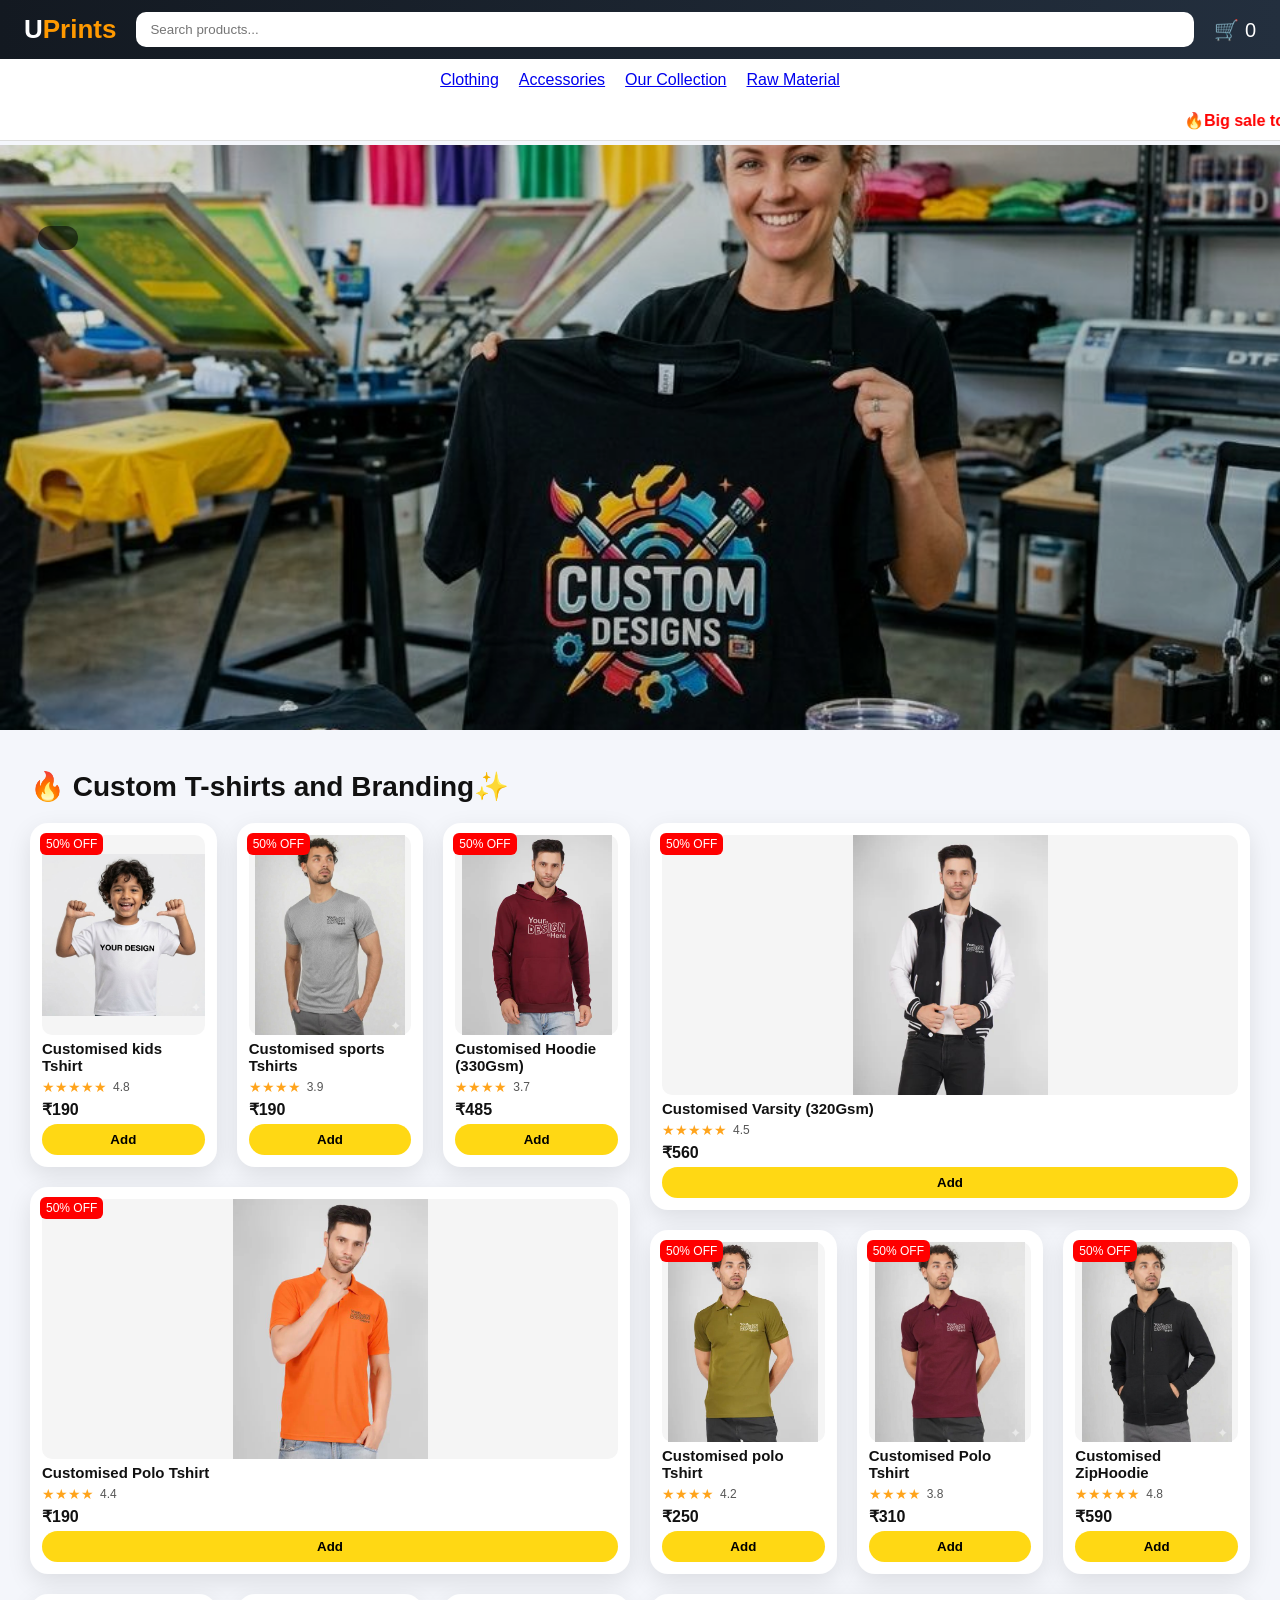
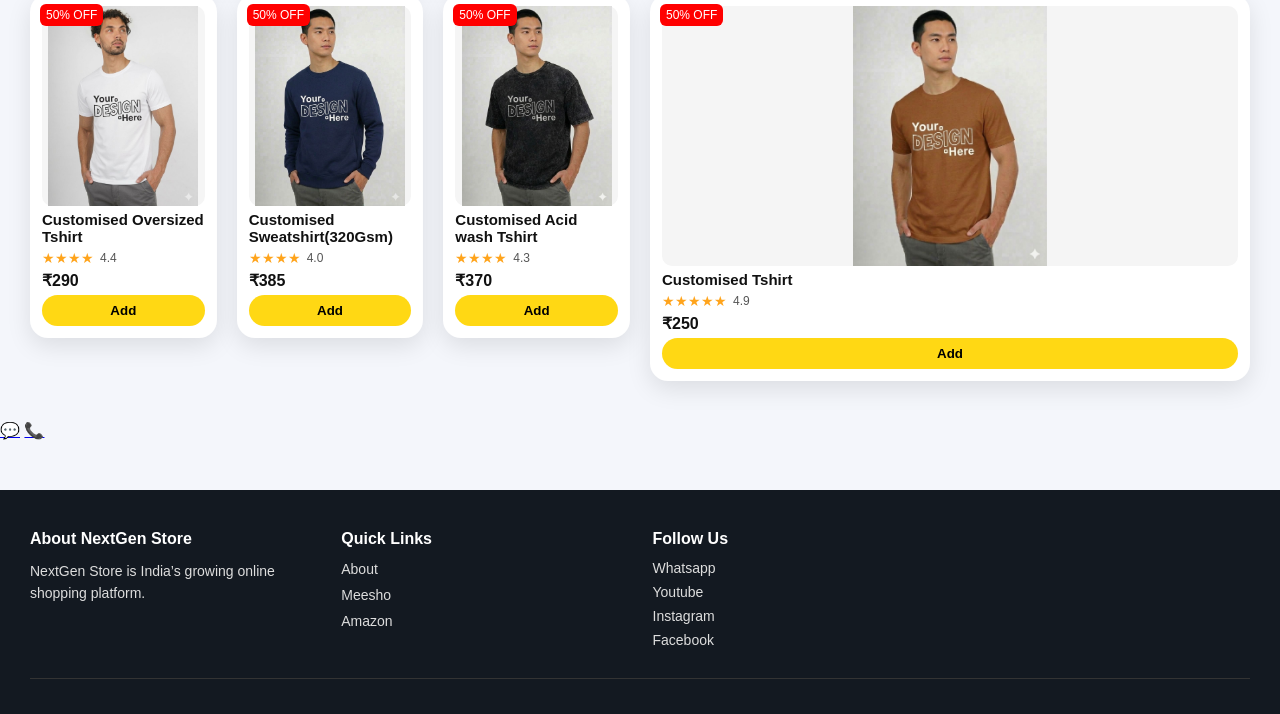
==== index.html @ 814dfbca "Update index.html" ====
<!DOCTYPE html>
<html lang="en">
<head>
<meta charset="UTF-8">
<meta name="viewport" content="width=device-width, initial-scale=1.0">
<title>NextGen Store</title>
<link rel="stylesheet" href="style.css">
</head>
<body>




<header class="navbar">
  <div class="logo">U<span>Prints</span></div>
  <input id="searchInput" placeholder="Search products..." onkeyup="searchProducts()">
  <a href="cart.html" class="nav-cart">🛒 <span id="cart-count">0</span></a>
</header>


<div class="nav">
   <a href="index.html">Clothing</a>
  <a href="accessories.html">Accessories</a>
  <a href="collection.html">Our Collection</a>
  <a href="rowmaterial.html">Raw Material</a>
</div>


<marquee>
  <span style="margin-right:150px;color:red">🔥Big sale today🔥</span>
  <span style="margin-right:150px;color:black">Same day Delivery 📦 Delhi 🌏</span>
    <span style="margin-right:150px;color:black"> Printing on any Fabric and Material available 🌏</span>
</marquee>

<section class="slider">





     <div class="slide active">
    <img src="slide1.jpeg">
    <div class="caption"></div>
  </div>


</section>

<section id="productContainer" class="products">
<h2>🔥 Custom T-shirts and Branding✨</h2>
<div class="grid" id="productGrid"></div>
</section>








<!-- PRODUCT DETAIL MODAL -->
<div id="productModal" class="product-modal">
  <div class="modal-content">

    <span class="close-btn" onclick="closeModal()">Close</span>

    <div class="modal-img">
      <img id="modalImg">
    </div>

    <div class="modal-info">
      <h2 id="modalName"></h2>
      <div id="modalRating"></div>
      <h3 id="modalPrice"></h3>

      <p class="modal-desc">
       Description- Premium quality cotton custom printed designs! Perfect for branding, gifting, and personal style!
      </p>

      <button id="modalAddBtn">Add to Cart</button>
    </div>

  </div>
</div>






<!-- FLOATING CONTACT BUTTONS -->
<a href="https://wa.me/919991998866" target="_blank" class="float-whatsapp">💬</a>
<a href="tel:+919991998866" class="float-call">📞</a>




<footer class="site-footer">
  <div class="footer-container">
    <div class="footer-box">
      <h3>About NextGen Store</h3>
      <p>NextGen Store is India’s growing online shopping platform.</p>
    </div>

    <div class="footer-box">
      <h3>Quick Links</h3>
      <ul>
        <li><a href="About.html">About</a></li>
        <li><a href="https://www.meesho.com/UrbanPrintss?_ms=3.0.1">Meesho</a></li>
        <li><a href="https://www.amazon.in/gp/product/B0GK2HJQ3X/ref=cx_skuctr_share_ls_srb?smid=A45DK4HN65GZS&tag=ShopReferral_3434ea63-6953-4221-9501-7058d91f82ff">Amazon</a></li>
      </ul>
    </div>
    <div class="footer-box">
      <h3>Follow Us</h3>
      <div class="social-links">
           <a href="https://wa.me/message/7JO4LKER7DJSK1">Whatsapp</a>
           <a href="https://youtube.com/@urbanprint.attire?si=tyHk4YVnBEmaBC1k">Youtube</a>
        <a href="https://www.instagram.com/urban__printss?igsh=ZzY4M255aTJyaTEx&utm_source=qr">Instagram</a>
        <a href="#">Facebook</a>
      </div>
    </div>
  </div>
  <div class="footer-bottom"></div>
</footer>

<script>
const items = [

    ["Customised kids Tshirt",190,"image42.jpeg"],
     [" Customised sports Tshirts ",190,"image52.jpeg"],
      [" Customised Hoodie (330Gsm) ", 485,"image54.jpeg"],
     [" Customised Varsity (320Gsm) ", 560,"image55.jpeg"],
     [" Customised Polo Tshirt ",190,"image56.jpeg"],
      [" Customised polo Tshirt", 250,"image57.jpeg"],
     [" Customised Polo Tshirt", 310,"image58.jpeg"],
     [" Customised ZipHoodie",590,"image59.jpeg"],

     [" Customised Oversized Tshirt  ", 290,"image61.jpeg"],
     [" Customised Sweatshirt(320Gsm) ",385,"image62.jpeg"],
      [" Customised Acid wash Tshirt ",370,"image63.jpeg"],
     ["Customised Tshirt ", 250,"image64.jpeg"],

];

const grid = document.getElementById("productGrid");

items.forEach((p, index) => {

  /* 🔥 PERFECT COLLAGE PATTERN */
  const cycle = index % 8;
  const isBig =
    cycle === 3 || cycle === 4;

  const div = document.createElement("div");
  div.className = isBig ? "product big" : "product";

  let rating = (Math.random() * (5 - 3.6) + 3.6).toFixed(1);
  let stars = "★★★★★".slice(0, Math.round(rating));

 div.innerHTML = `
  <div class="product-badge">50% OFF</div>

 <div class="product-img" onclick="openProduct('${p[0]}',${p[1]},'${p[2]}','${stars}',${rating})">
<img src="${p[2]}" alt="${p[0]}">
</div>

  <div class="product-details">
    <h4>${p[0]}</h4>

    <div class="rating">
      <span class="stars">${stars}</span>
      <span class="rating-number">${rating}</span>
    </div>

    <div class="price">₹${p[1]}</div>

    <button onclick="addToCart('${p[0]}',${p[1]},this)">Add</button>
  </div>
`;

  grid.appendChild(div);
});

/* CART + SEARCH + SLIDER (UNCHANGED) */
let cart = JSON.parse(localStorage.getItem("cart")) || [];

function addToCart(name, price, btn){
  let item = cart.find(i=>i.name===name);
  item ? item.qty++ : cart.push({name,price,qty:1});
  localStorage.setItem("cart",JSON.stringify(cart));
  updateCartCount();
  btn.innerText="Added ✓";
  setTimeout(()=>btn.innerText="Add",700);
}

function updateCartCount(){
  document.getElementById("cart-count").innerText =
  cart.reduce((s,i)=>s+i.qty,0);
}
updateCartCount();

function searchProducts(){
  let v=searchInput.value.toLowerCase();
  document.querySelectorAll(".product").forEach(p=>{
    p.style.display=p.innerText.toLowerCase().includes(v)?"flex":"none";
  });
}

function scrollToProducts(){
  productContainer.scrollIntoView({behavior:"smooth"});
}

let slides=document.querySelectorAll(".slide"),i=0;
setInterval(()=>{
slides[i].classList.remove("active");
i=(i+1)%slides.length;
slides[i].classList.add("active");
},3500);







    function openProduct(name, price, img, stars, rating){

document.getElementById("productModal").style.display = "flex";

document.getElementById("modalName").innerText = name;
document.getElementById("modalPrice").innerText = "₹" + price;
document.getElementById("modalImg").src = img;

document.getElementById("modalRating").innerHTML =
`<span style="color:gold">${stars}</span> (${rating})`;

document.getElementById("modalAddBtn").onclick = function(){
addToCart(name,price,this);
};

}

function closeModal(){
document.getElementById("productModal").style.display = "none";
}
</script>

</body>
</html>
---- style.css ----
/* ================= RESET ================= */
* {
  margin: 0;
  padding: 0;
  box-sizing: border-box;
  font-family: "Inter", "Segoe UI", sans-serif;
}

body {
  background: #f4f6fb;
  color: #111;
}








.product-modal{
position:fixed;
top:0;
left:0;
width:100%;
height:100%;
background:rgba(0,0,0,0.6);
display:none;
justify-content:center;
align-items:center;
z-index:999;
}

.modal-content{
background:white;
width:90%;
max-width:900px;
display:flex;
border-radius:10px;
overflow:hidden;
}

.modal-img img{
width:100%;
height:100%;
object-fit:cover;
}

.modal-img{
flex:1;
}

.modal-info{
flex:1;
padding:30px;
}

.modal-info h2{
margin-bottom:10px;
}

.modal-info h3{
color:#ff4d4d;
margin:10px 0;
}

.modal-desc{
margin:15px 0;
color:#555;
}

.modal-info button{
background:black;
color:white;
padding:12px 25px;
border:none;
cursor:pointer;
}

.close-btn{
position:absolute;
top:139px;
right:68px;
font-size:25px;
cursor:pointer;
color:red;
}









/* ================= NAVBAR ================= */
.navbar {
  display: flex;
  align-items: center;
  gap: 20px;
  padding: 12px 24px;
  background: linear-gradient(90deg, #131921, #232f3e);
  color: white;
  position: sticky;
  top: 0;
  z-index: 1000;
}


.nav {
  display: flex;
  justify-content: center;
  gap: 20px;
  padding: 12px 24px;
  background: white;
  color: black;

  top: 0;
  z-index: 1000;
}



.logo {
  font-size: 26px;
  font-weight: 800;
}

.logo span {
  color: #ff9900;
}

#searchInput {
  flex: 1;
  padding: 10px 14px;
  border-radius: 10px;
  border: none;
  outline: none;
}

.nav-cart {
  text-decoration: none;
  color: white;
  font-size: 20px;
}

/* ================= MARQUEE ================= */
marquee {
  background: #fff;
  padding: 10px;
  font-weight: 600;
  border-bottom: 1px solid #ddd;
}

/* ================= SLIDER ================= */
.slider {
  position: relative;
  height: 585px;
  overflow: hidden;

}

.slide {
  position: absolute;
  inset: 0;
  opacity: 0;
  transition: opacity 1s ease;
}

.slide.active {
  opacity: 1;
}

.slide img {
  width: 100%;
  height: 100%;
  object-fit: cover;
  filter: brightness(0.85);
}

.caption {
  position: absolute;
  bottom: 480px;
  left: 3%;
  font-size: 28px;
  color: white;
  background: rgba(0,0,0,0.55);
  padding: 12px 20px;
  border-radius: 14px;
}

/* ================= SHOP NOW BUTTON ================= */
.slider-shop-btn {
  position: absolute;
  bottom: 25px;
  left: 50%;
  transform: translateX(-50%);
  padding: 14px 36px;
  border-radius: 50px;
  border: none;
  font-size: 18px;
  font-weight: 700;
  background: linear-gradient(135deg,#ff9900,#ffb347);
  cursor: pointer;
}

/* ================= PRODUCTS ================= */
.products {
  padding: 40px 30px;
}

.products h2 {
  font-size: 28px;
  margin-bottom: 20px;
}

.grid {
  display: grid;
  grid-template-columns: repeat(6, 1fr);
  gap: 20px;
}

/* ================= PRODUCT CARD (NEW LAYOUT) ================= */
.product {
  position: relative;
  background: white;
  border-radius: 18px;
  padding: 12px;
  display: flex;
  flex-direction: column;
  box-shadow: 0 8px 25px rgba(0,0,0,0.1);
  transition: 0.3s;
}

.product:hover {
  transform: translateY(-6px);
}

.product.big {
  grid-column: span 3;
  grid-row: span 2;
}

/* IMAGE */
.product-img {
  height:200px;
  background: #f5f5f5;
  border-radius: 10px;
  display: flex;
  align-items: center;
  justify-content: center;
}

.product.big .product-img {
  height: 260px;

}


.product-img img {
  max-width: 100%;
  max-height: 100%;
  object-fit: contain;
}

/* DETAILS */
.product-details {
  margin-top: 5px;
  display: flex;
  flex-direction: column;
  gap: 5px;
}

.product-details h4 {
  font-size: 15px;
  font-weight: 600;
}

/* RATING */
.rating {
  display: flex;
  align-items: center;
  gap: 6px;
}

.stars {
  color: #ffa41c;
  font-size: 14px;
}

.rating-number {
  font-size: 12px;
  color: #555;
}

/* PRICE */
.price {
  font-size: 16px;
  font-weight: 700;
}

/* BUTTON */
.product button {
  margin-top: auto;
  padding: 8px;
  border-radius: 25px;
  border: none;
  background: #ffd814;
  font-weight: 700;
  cursor: pointer;
}

.product button:hover {
  background: #f7ca00;
}

/* BADGE */
.product-badge {
  position: absolute;
  top: 10px;
  left: 10px;
  background: red;
  color: white;
  font-size: 12px;
  padding: 4px 6px;
  border-radius: 6px;
}

/* ================= RESPONSIVE ================= */
@media (max-width: 1200px) {
  .grid {
    grid-template-columns: repeat(4, 1fr);
  }
}

@media (max-width: 768px) {
  .grid {
    grid-template-columns: repeat(2, 1fr);
  }

  .product.big {
    grid-column: span 2;
    grid-row: span 1;
  }

  .caption {
    font-size: 20px;
  }
}
/* ================= FOOTER ================= */
.site-footer {
  width:100%;
  background: #131921;
  color: #ddd;
  padding: 40px 30px 20px;
  margin-top: 50px;
}

.footer-container {
  display: grid;
  grid-template-columns: repeat(4, 1fr);
  gap: 25px;
}

.footer-box h3 {
  color: #fff;
  margin-bottom: 12px;
  font-size: 16px;
}

.footer-box p {
  font-size: 14px;
  line-height: 1.6;
}

.footer-box ul {
  list-style: none;
}

.footer-box ul li {
  margin-bottom: 8px;
}

.footer-box ul li a {
  color: #ddd;
  text-decoration: none;
  font-size: 14px;
}

.footer-box ul li a:hover {
  color: #ff9900;
}

.social-links {
  display: flex;
  flex-direction: column;
  gap: 8px;
}

.social-links a {
  color: #ddd;
  text-decoration: none;
  font-size: 14px;
}

.social-links a:hover {
  color: #ff9900;
}

/* BOTTOM BAR */
.footer-bottom {
  text-align: center;
  margin-top: 30px;
  font-size: 13px;
  color: #aaa;
  border-top: 1px solid #333;
  padding-top: 15px;
}

/* ================= RESPONSIVE ================= */

/* Tablets */
@media (max-width: 1200px) {
  .grid {
    grid-template-columns: repeat(4, 1fr);
  }
}

/* Small tablets & phones */
@media (max-width: 768px) {
  .grid {
    grid-template-columns: repeat(2, 1fr);
  }

  /* Disable BIG layout on mobile */
  .product.big {
    grid-column: span 1;
    grid-row: span 1;
  }

  .caption {
    font-size: 20px;
  }
}

/* Small phones – 2 equal cards, no BIG product */
@media (max-width: 480px) {
  .grid {
    grid-template-columns: repeat(2, 1fr); /* equal size */
    gap: 14px;
  }
  
    .site-footer {
  width:100%;
  background: #131921;
  color: #ddd;
  padding: 40px 30px 20px;
  margin-top: 50px;
}

  .product.big {
    grid-column: span 1;
    grid-row: span 1;
  }

/* ================= MOBILE CARD ALIGN FIX ================= */
@media (max-width: 480px) {

  /* GRID: 2 equal cards per row */
  .grid {
    grid-template-columns: repeat(2, 1fr);
    gap: 14px;
  }

  /* Make all cards equal width & no big cards */
  .product,
  .product.big {
    width: 100%;
    grid-column: span 1;
    grid-row: span 1;
  }

  /* IMAGE: fit container */
  .product-img {
    height: 180px; /* smaller for mobile */
  }

  .product-img img {
    width: 100%;
    height: 100%;
    object-fit: contain;
  }

  /* DETAILS: stretch to fill remaining space */
  .product-details {
    display: flex;
    flex-direction: column;
    flex: 1;        /* stretch */
    justify-content: space-between; /* push button down */
    gap: 5px;
  }

  /* TITLE: fix minimum height so all cards align */
  .product-details h4 {
    min-height: 25px;
    line-height: 1.3;
  }

  /* BUTTON: stay at bottom */
  .product button {
    margin-top: auto;
  }


  

.float-whatsapp{
position:fixed;
bottom:20px;
right:20px;
background:#25D366;
color:white;
font-size:26px;
padding:15px 18px;
border-radius:50%;
text-decoration:none;
box-shadow:0 4px 10px rgba(0,0,0,0.3);
}

.float-call{
position:fixed;
bottom:90px;
right:20px;
background:#0c8f4f;
color:white;
font-size:26px;
padding:15px 18px;
border-radius:50%;
text-decoration:none;
box-shadow:0 4px 10px rgba(0,0,0,0.3);
}
}
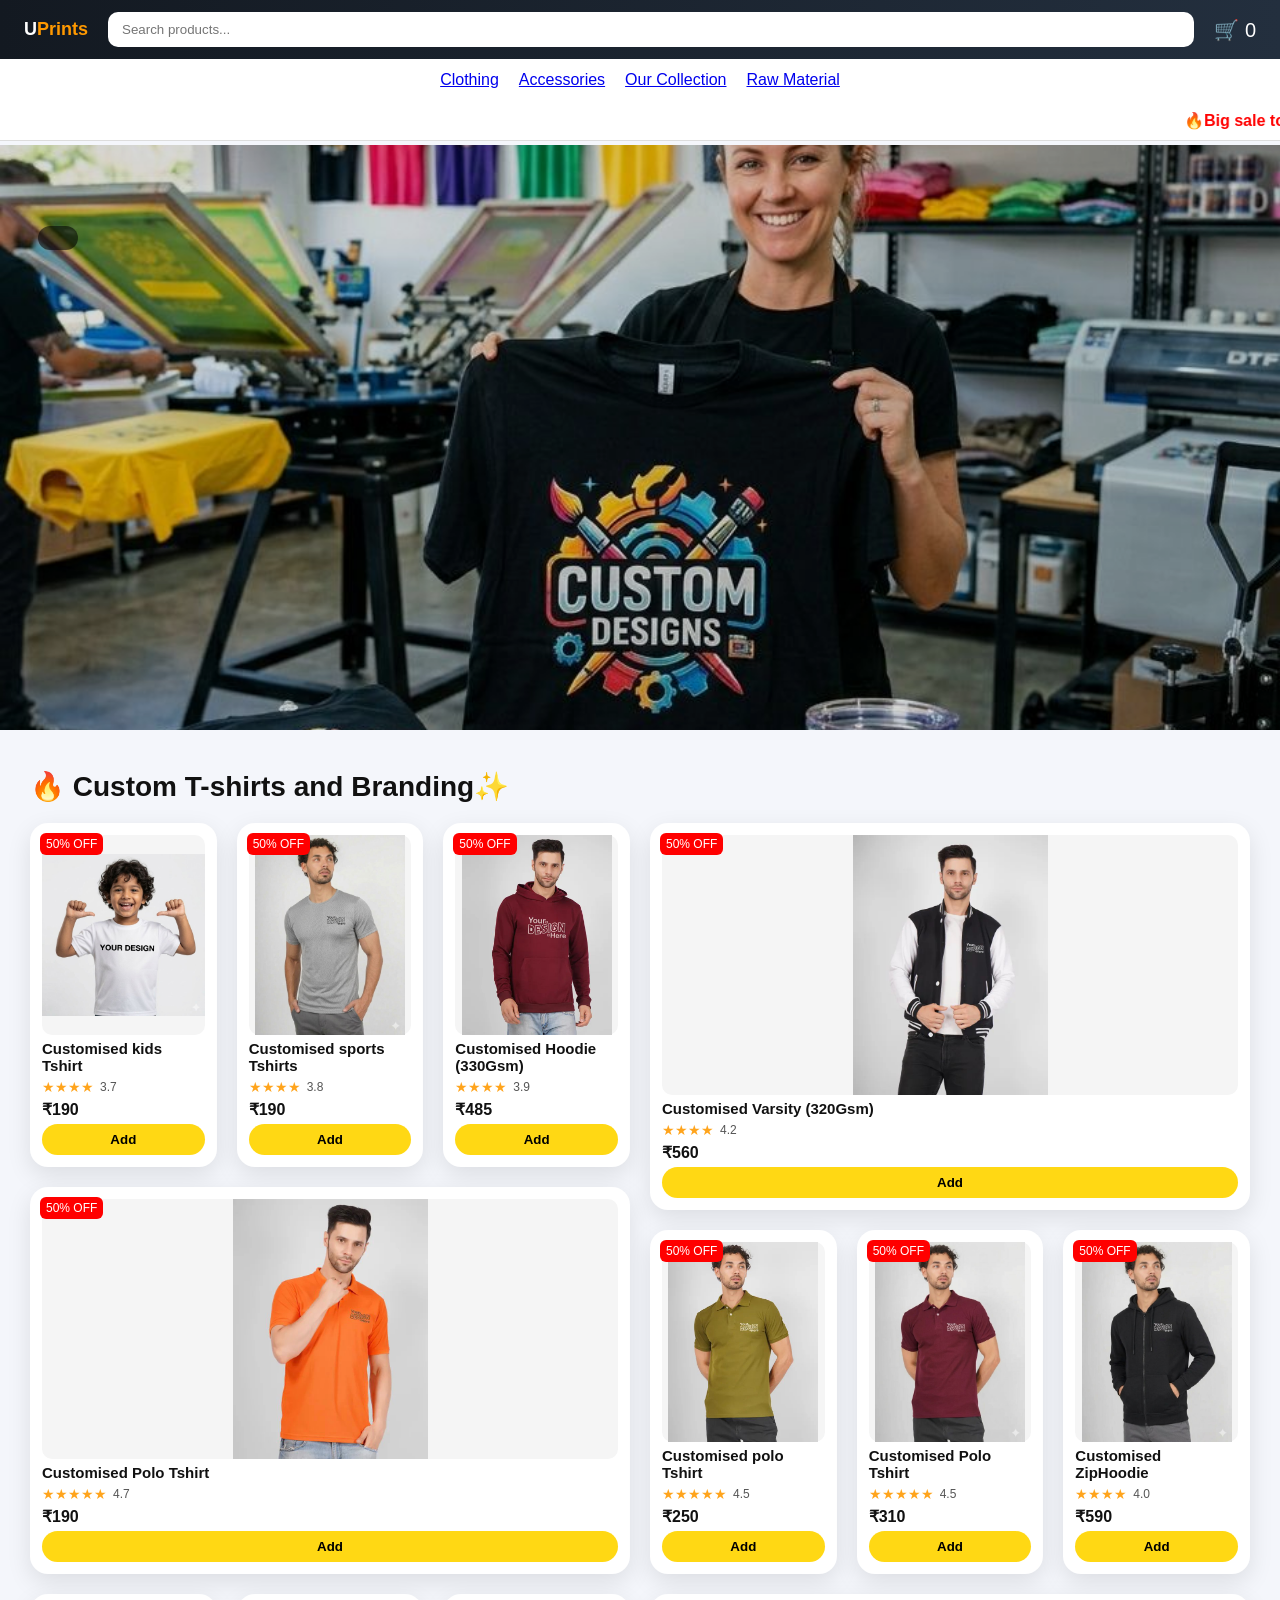
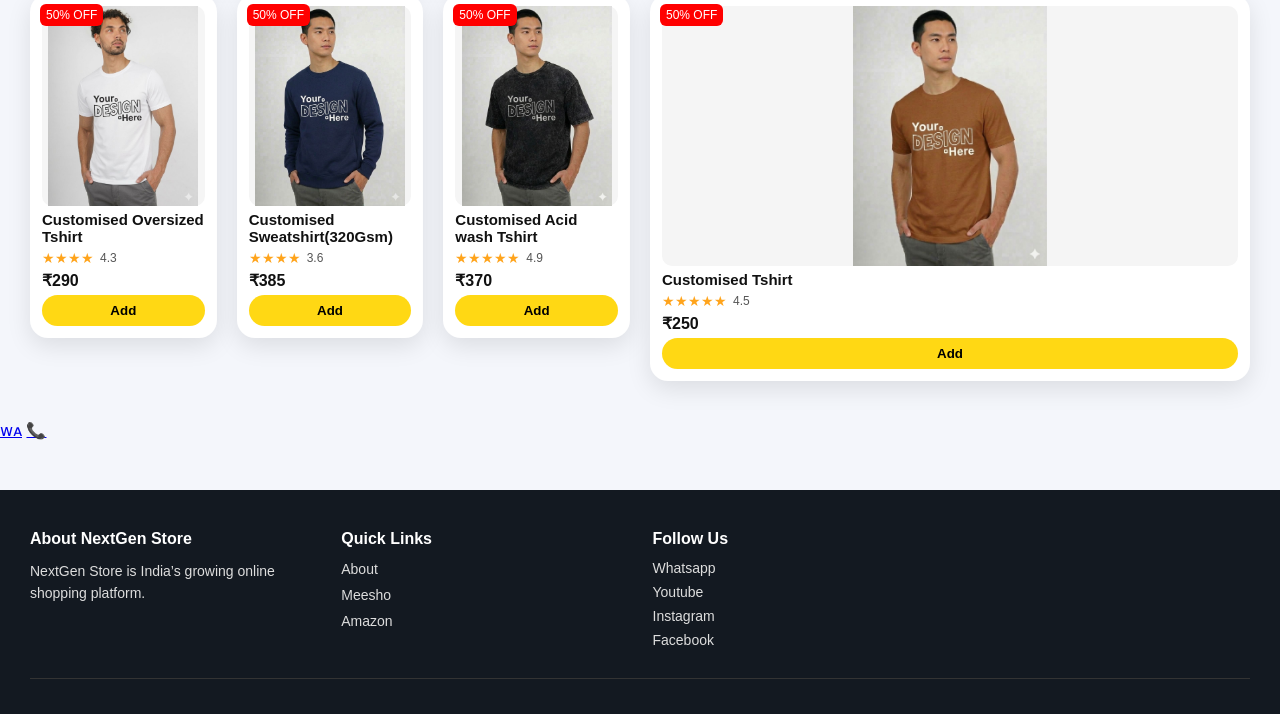
==== commit ac4231e1: "Update index.html" ====
--- a/index.html
+++ b/index.html
@@ -90,7 +90,7 @@
 
 
 <!-- FLOATING CONTACT BUTTONS -->
-<a href="https://wa.me/919991998866" target="_blank" class="float-whatsapp">💬</a>
+<a href="https://wa.me/919991998866" target="_blank" class="float-whatsapp">ᴡᴀ</a>
 <a href="tel:+919991998866" class="float-call">📞</a>
 
 
--- a/style.css
+++ b/style.css
@@ -123,7 +123,7 @@
 
 
 .logo {
-  font-size: 26px;
+  font-size: 18px;
   font-weight: 800;
 }
 
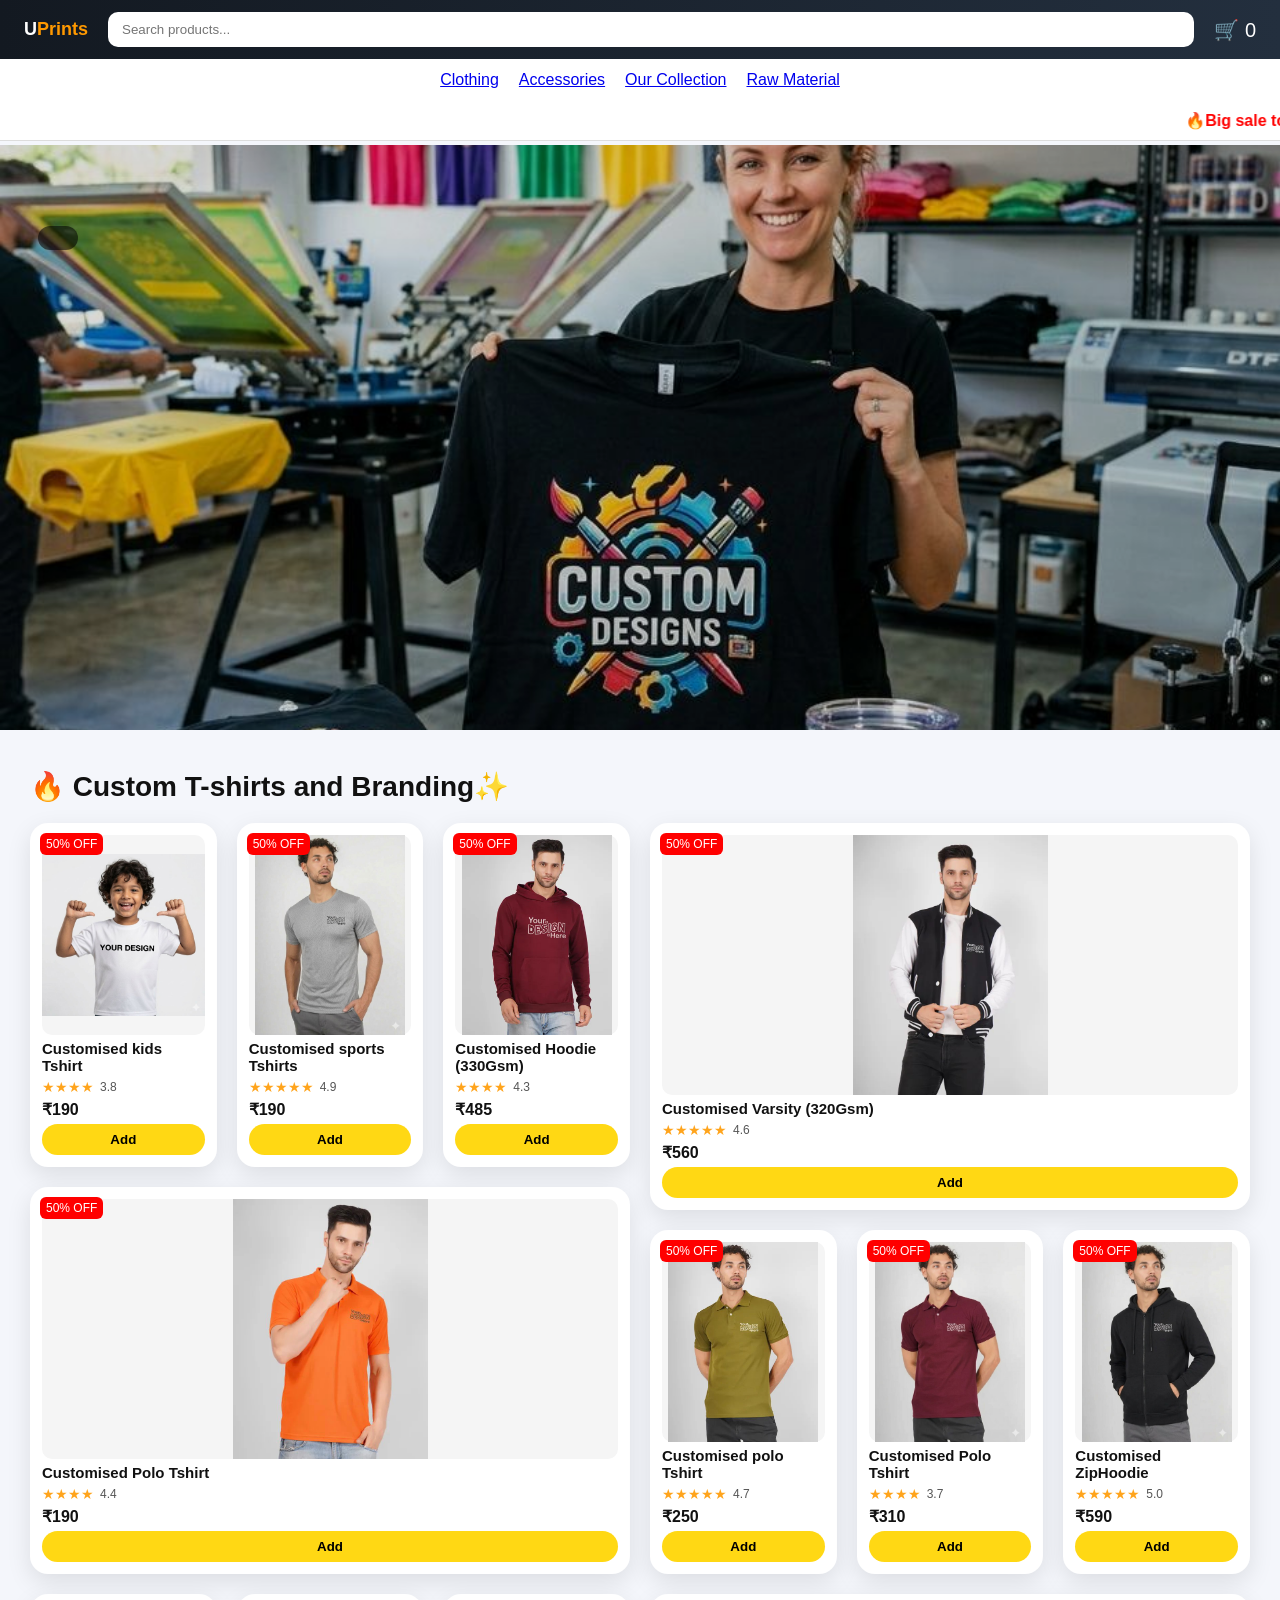
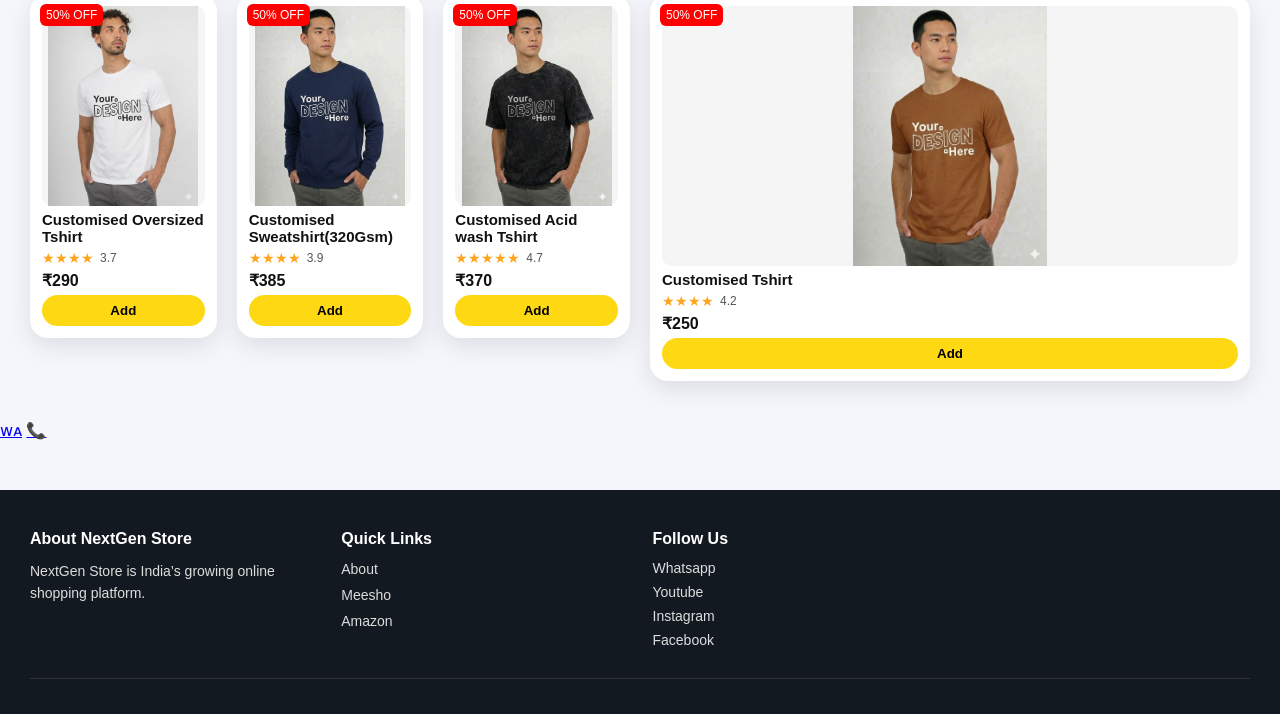
==== commit 62f378f4: "Update index.html" ====
--- a/index.html
+++ b/index.html
@@ -4,7 +4,7 @@
 <head>
 <meta charset="UTF-8">
 <meta name="viewport" content="width=device-width, initial-scale=1.0">
-<title>NextGen Store</title>
+<title>personalised Tshirts, customised Tshirts, customised fabric, apparel printing, print on demand, customised mug, customised keychains, customised mousepad, printing on any material, dtf ,sublimation printing, screen printing, logo printing, branding</title>
 <link rel="stylesheet" href="style.css">
 </head>
 <body>
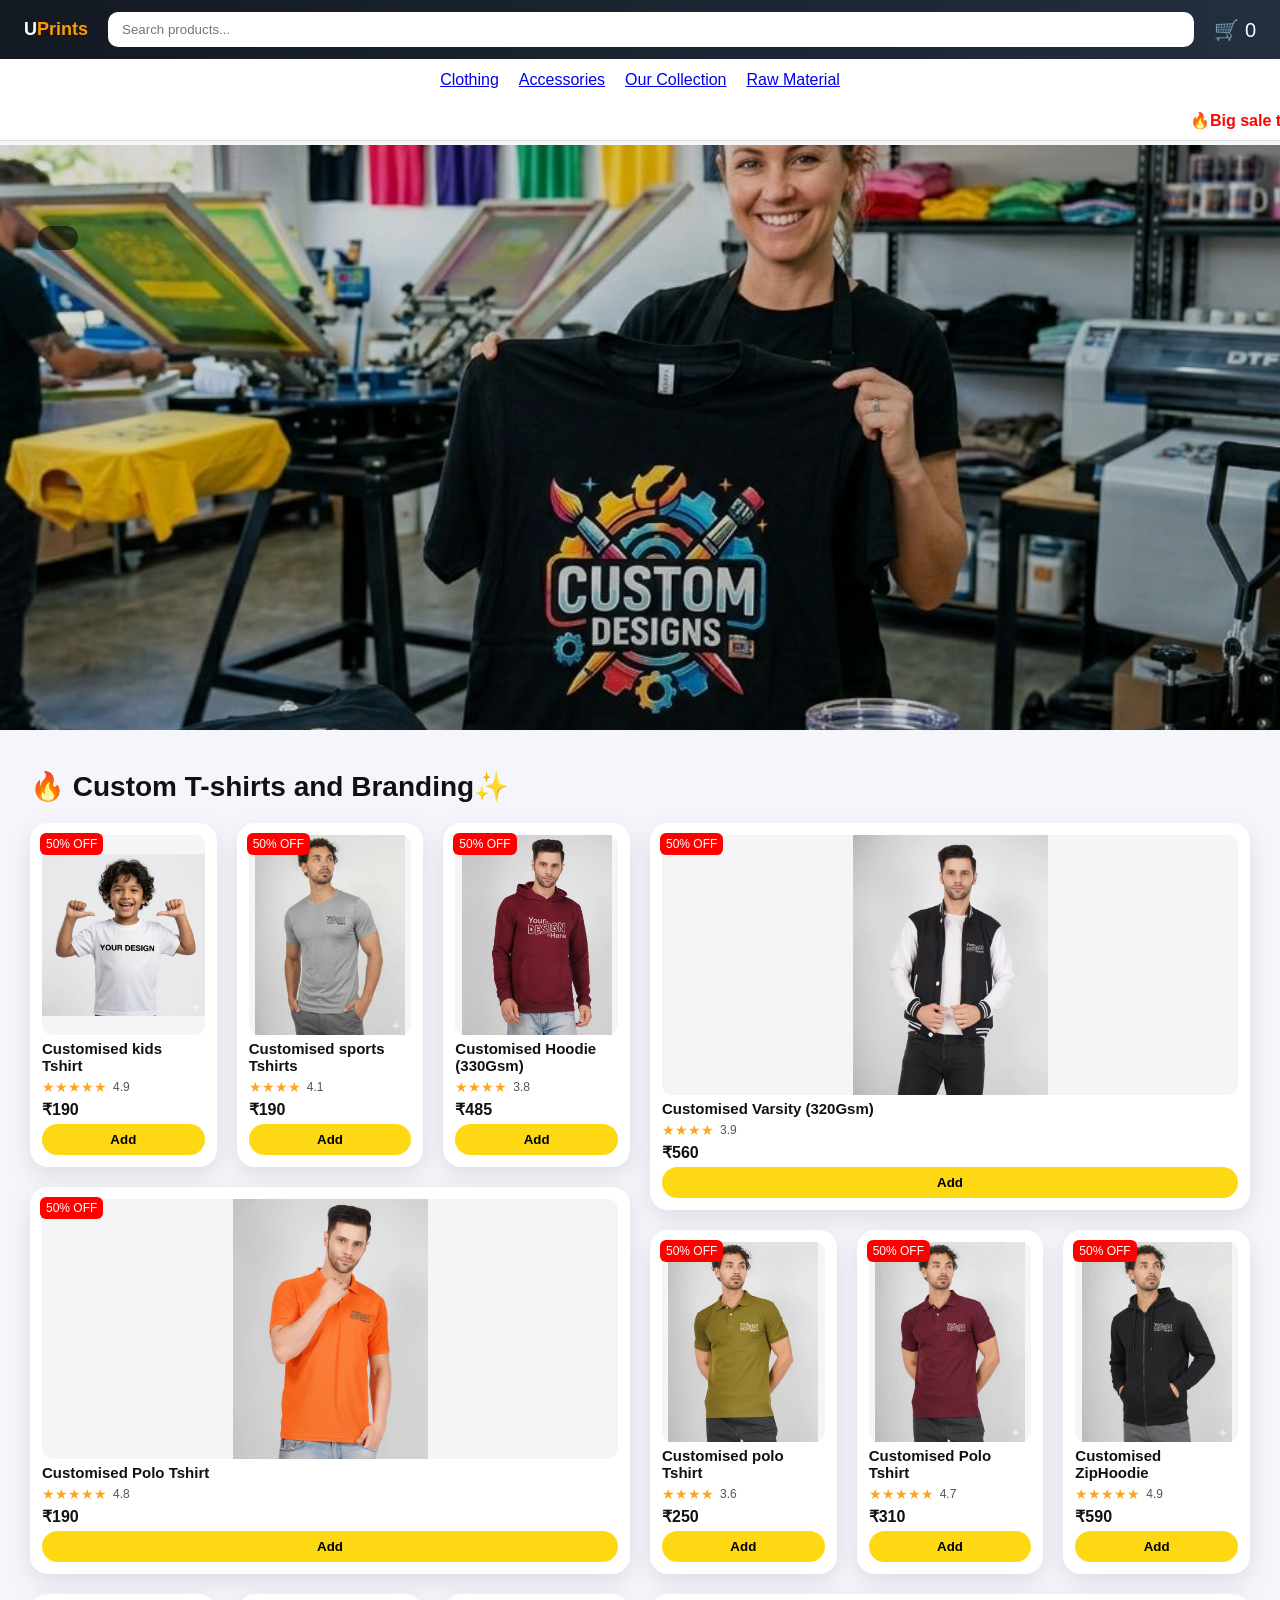
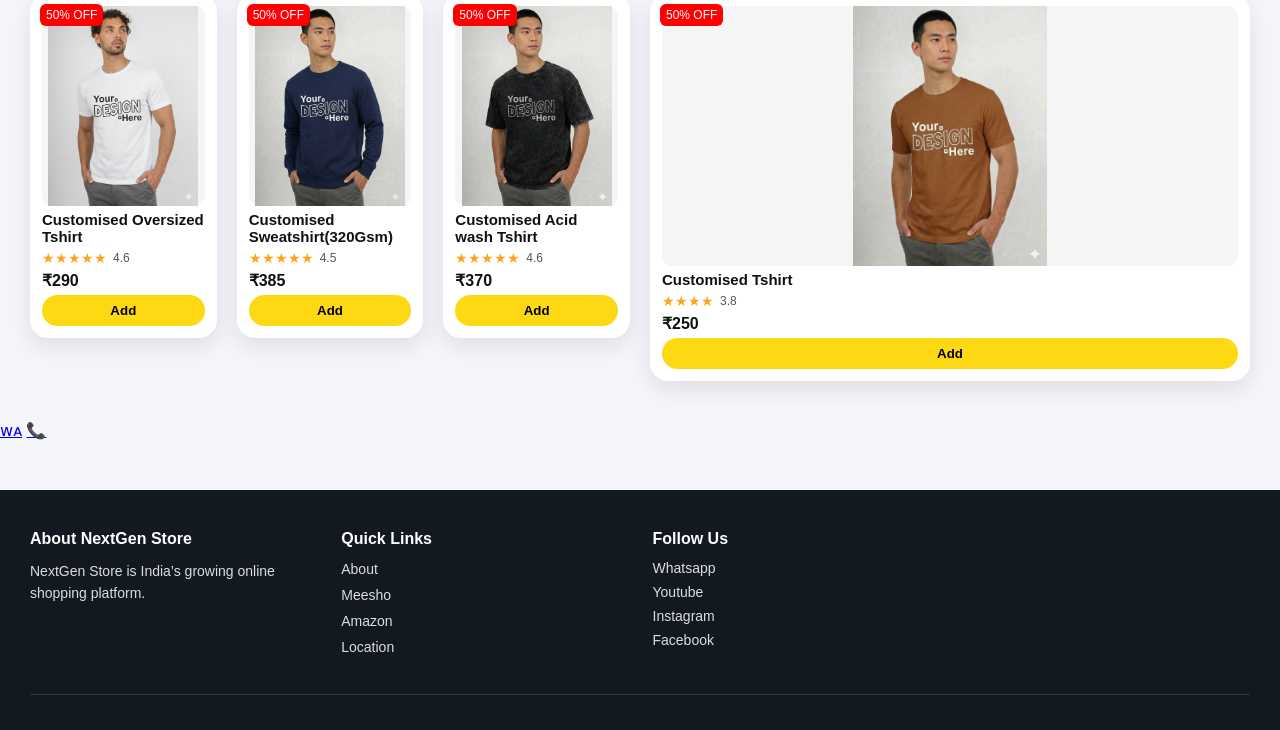
==== commit 8bc10777: "Update index.html" ====
--- a/index.html
+++ b/index.html
@@ -109,6 +109,7 @@
         <li><a href="About.html">About</a></li>
         <li><a href="https://www.meesho.com/UrbanPrintss?_ms=3.0.1">Meesho</a></li>
         <li><a href="https://www.amazon.in/gp/product/B0GK2HJQ3X/ref=cx_skuctr_share_ls_srb?smid=A45DK4HN65GZS&tag=ShopReferral_3434ea63-6953-4221-9501-7058d91f82ff">Amazon</a></li>
+     <li><a href="https://maps.app.goo.gl/UDJjPohv8iN2AVJQ6?g_st=ic">Location</a></li>
       </ul>
     </div>
     <div class="footer-box">
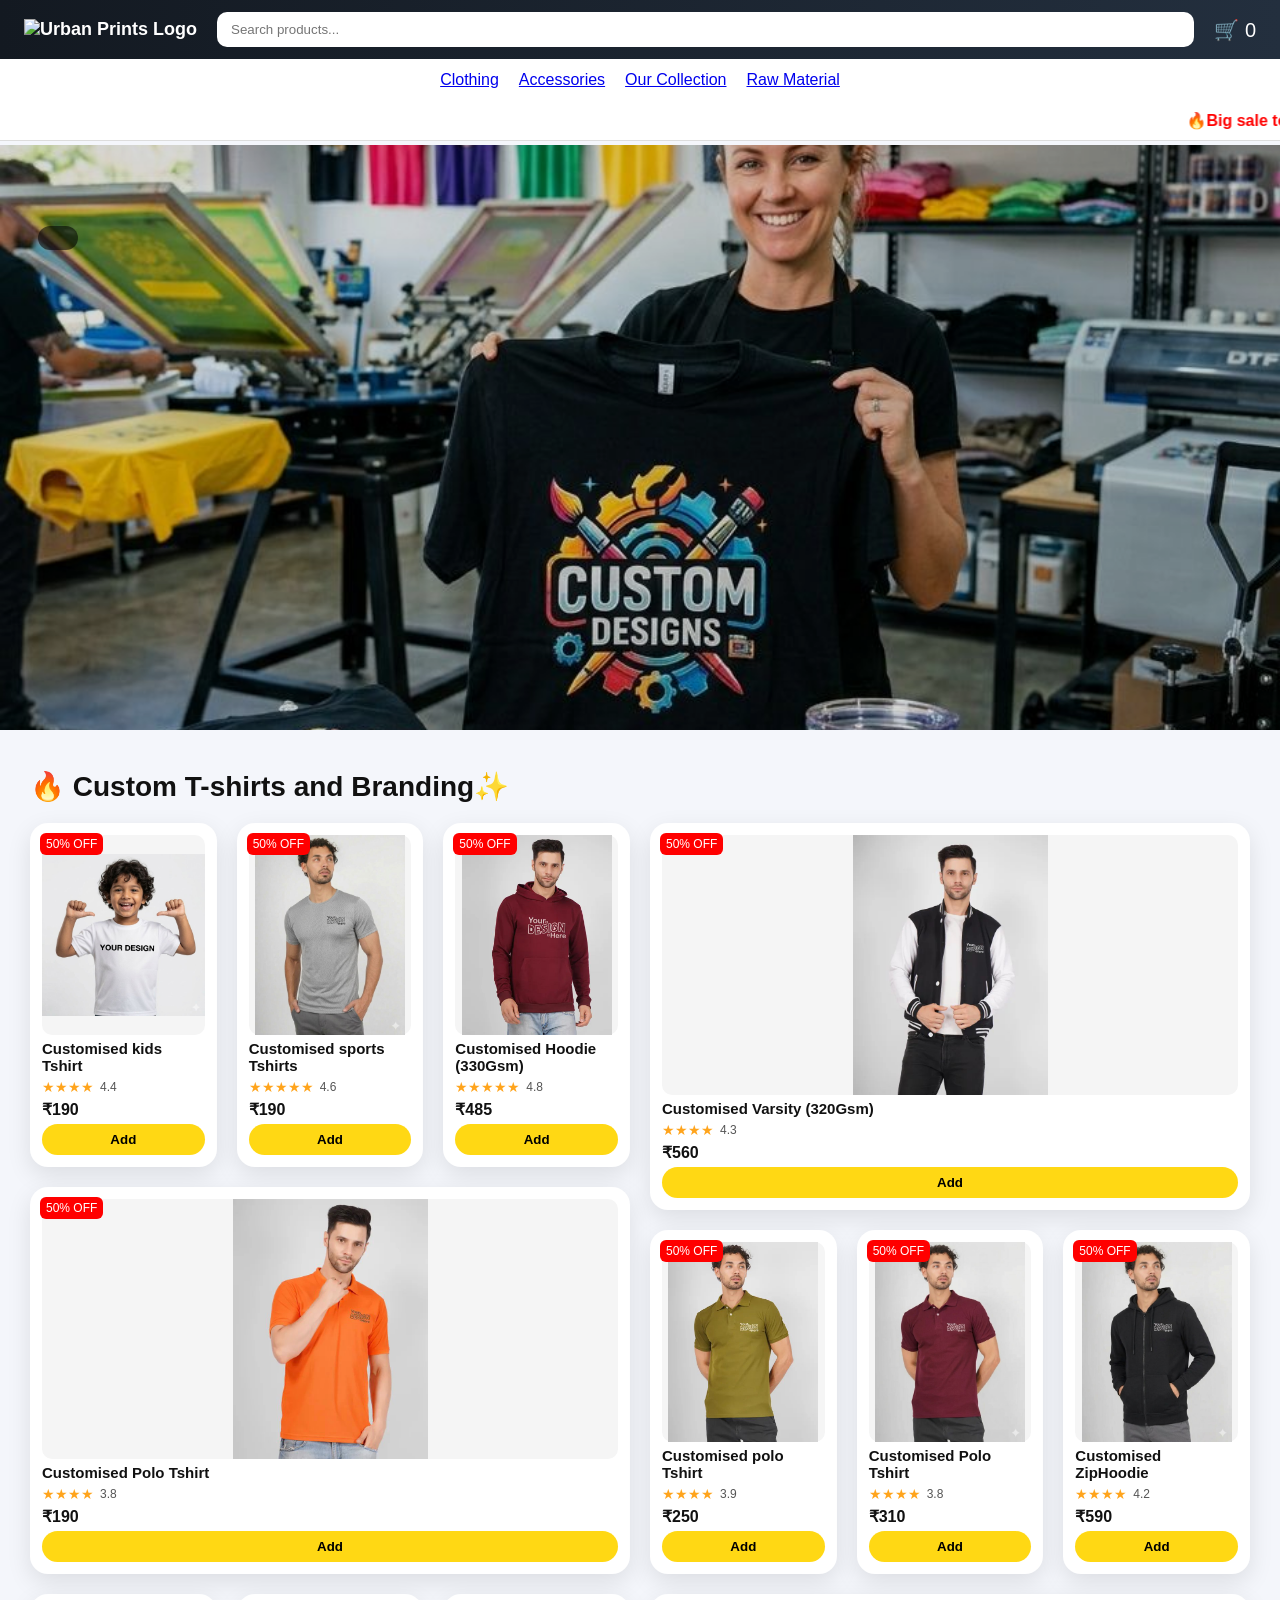
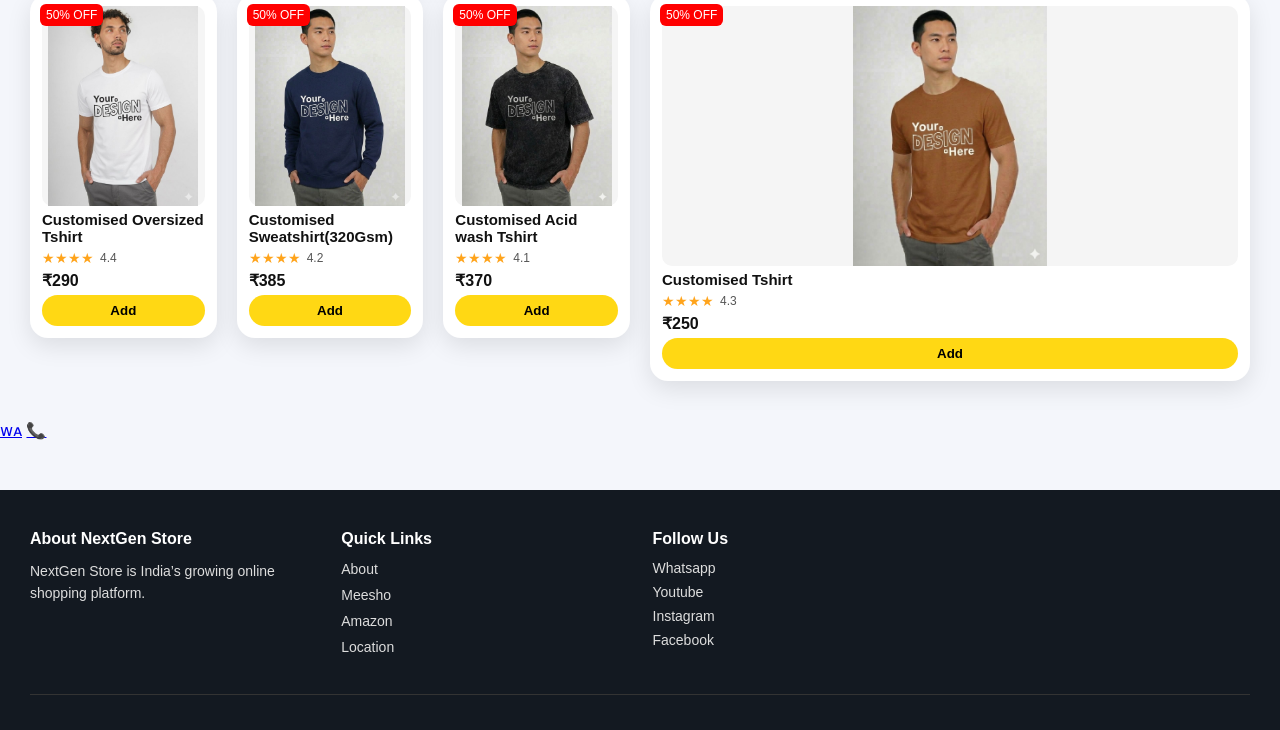
==== commit 8c6e6266: "Update index.html" ====
--- a/index.html
+++ b/index.html
@@ -13,7 +13,9 @@
 
 
 <header class="navbar">
-  <div class="logo">U<span>Prints</span></div>
+  <div class="logo">
+   <img src="logo.png" alt="Urban Prints Logo">
+</div>
   <input id="searchInput" placeholder="Search products..." onkeyup="searchProducts()">
   <a href="cart.html" class="nav-cart">🛒 <span id="cart-count">0</span></a>
 </header>
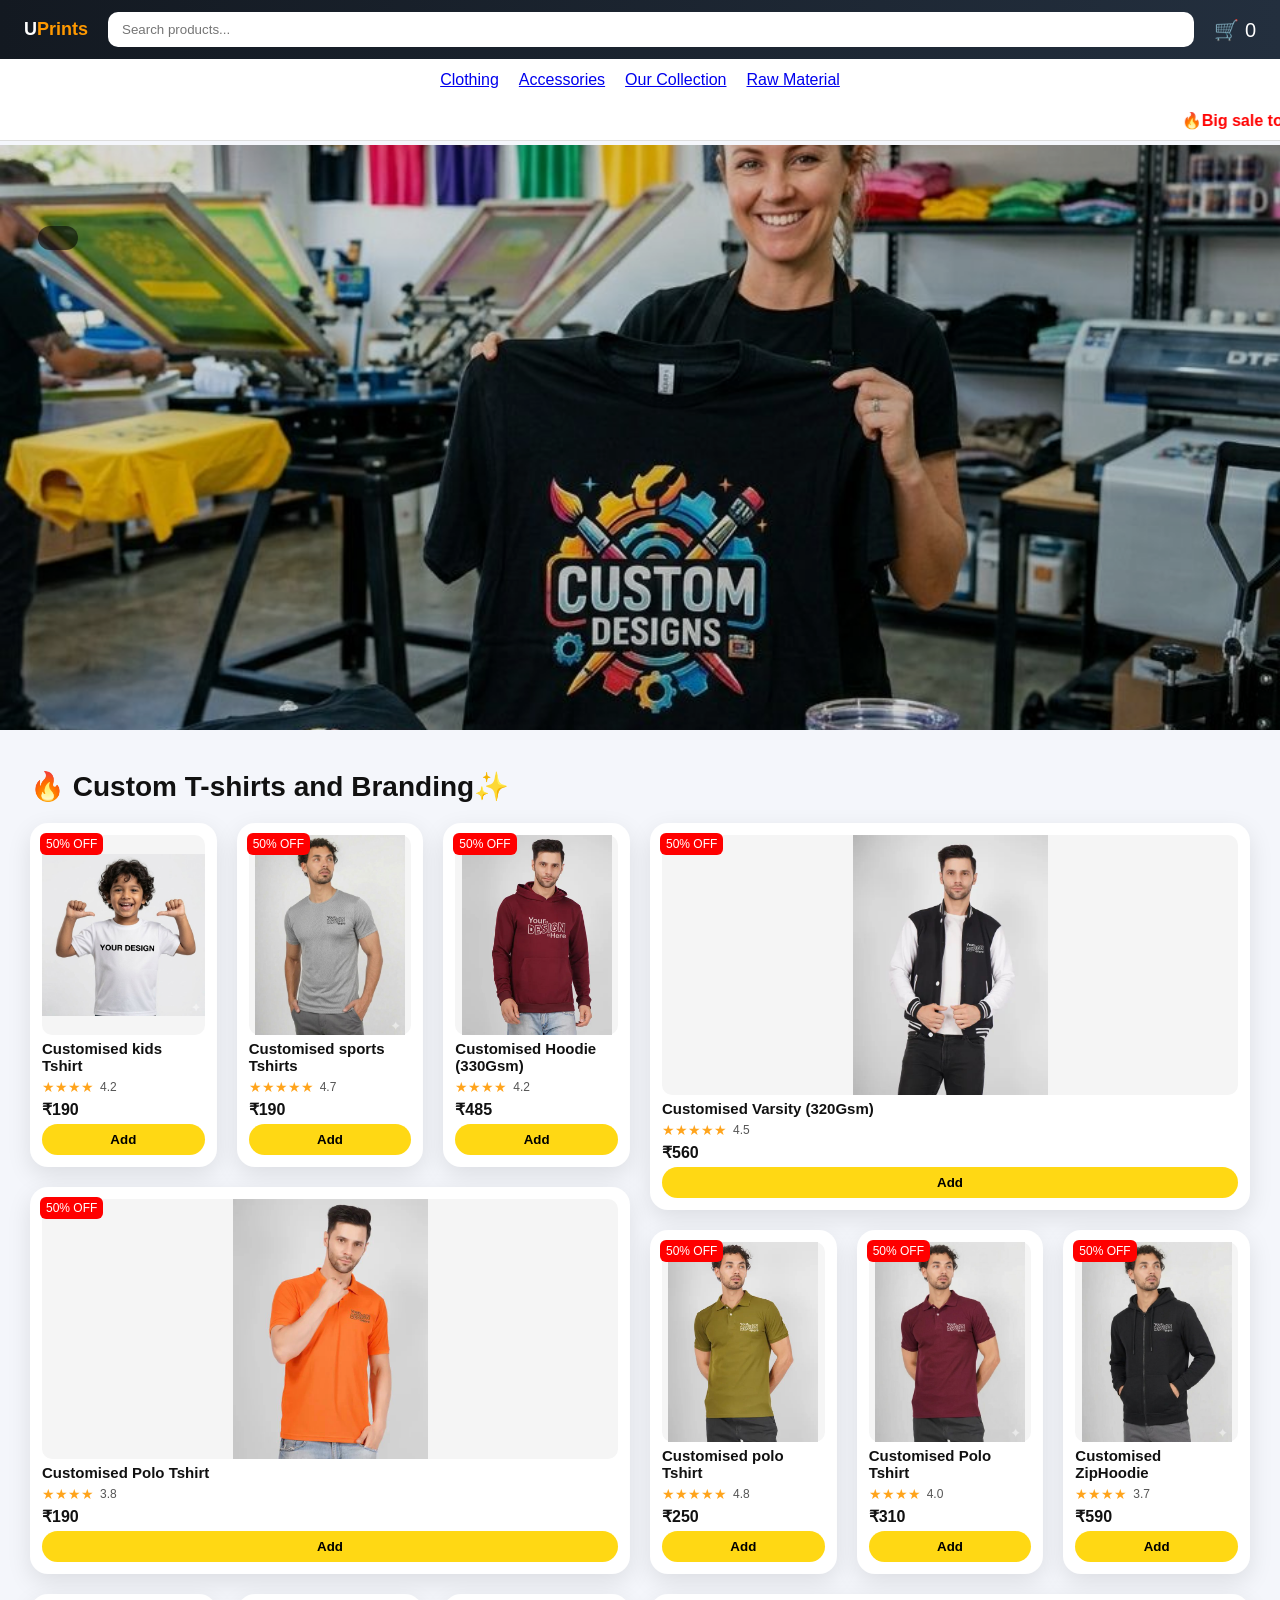
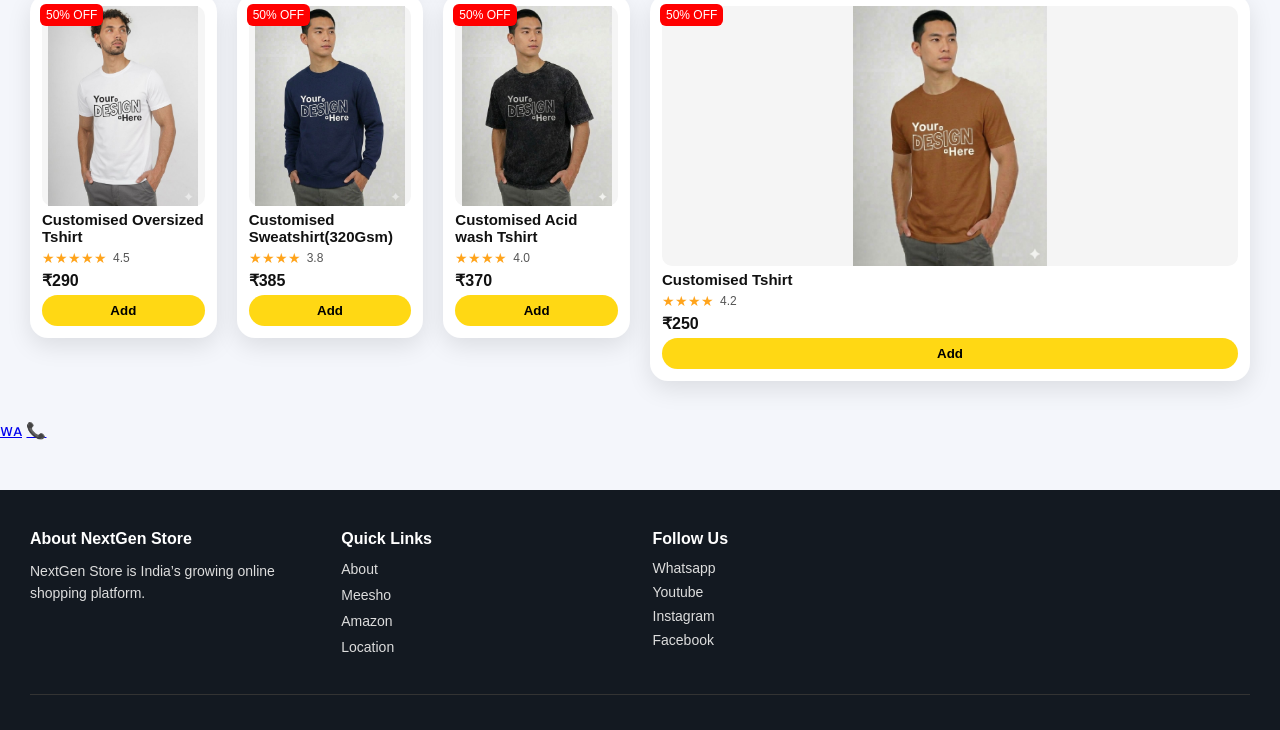
==== commit afa8b19f: "Update index.html" ====
--- a/index.html
+++ b/index.html
@@ -13,9 +13,8 @@
 
 
 <header class="navbar">
-  <div class="logo">
-   <img src="logo.png" alt="Urban Prints Logo">
-</div>
+    <div class="logo">U<span>Prints</span></div>
+
   <input id="searchInput" placeholder="Search products..." onkeyup="searchProducts()">
   <a href="cart.html" class="nav-cart">🛒 <span id="cart-count">0</span></a>
 </header>
--- a/style.css
+++ b/style.css
@@ -540,7 +540,11 @@
 text-decoration:none;
 box-shadow:0 4px 10px rgba(0,0,0,0.3);
 }
-}
-
-
-
+
+
+
+  
+
+
+
+
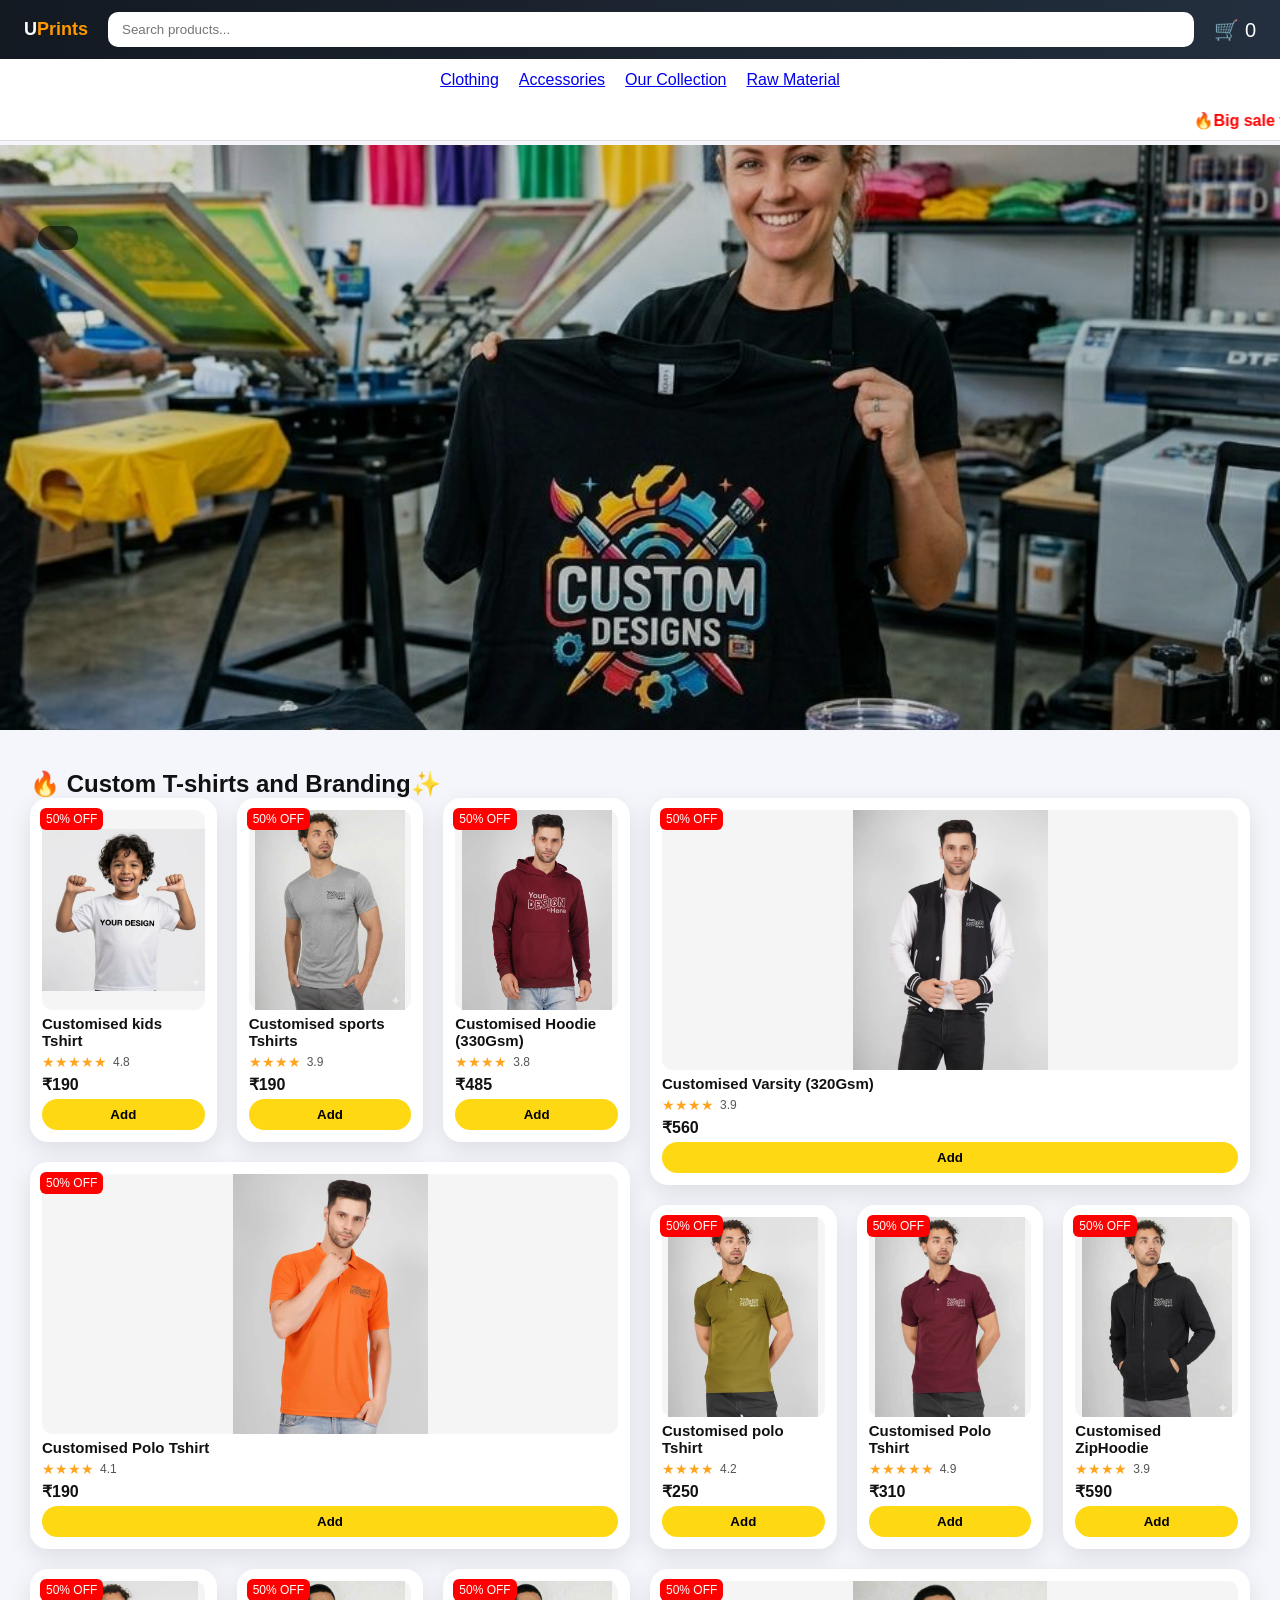
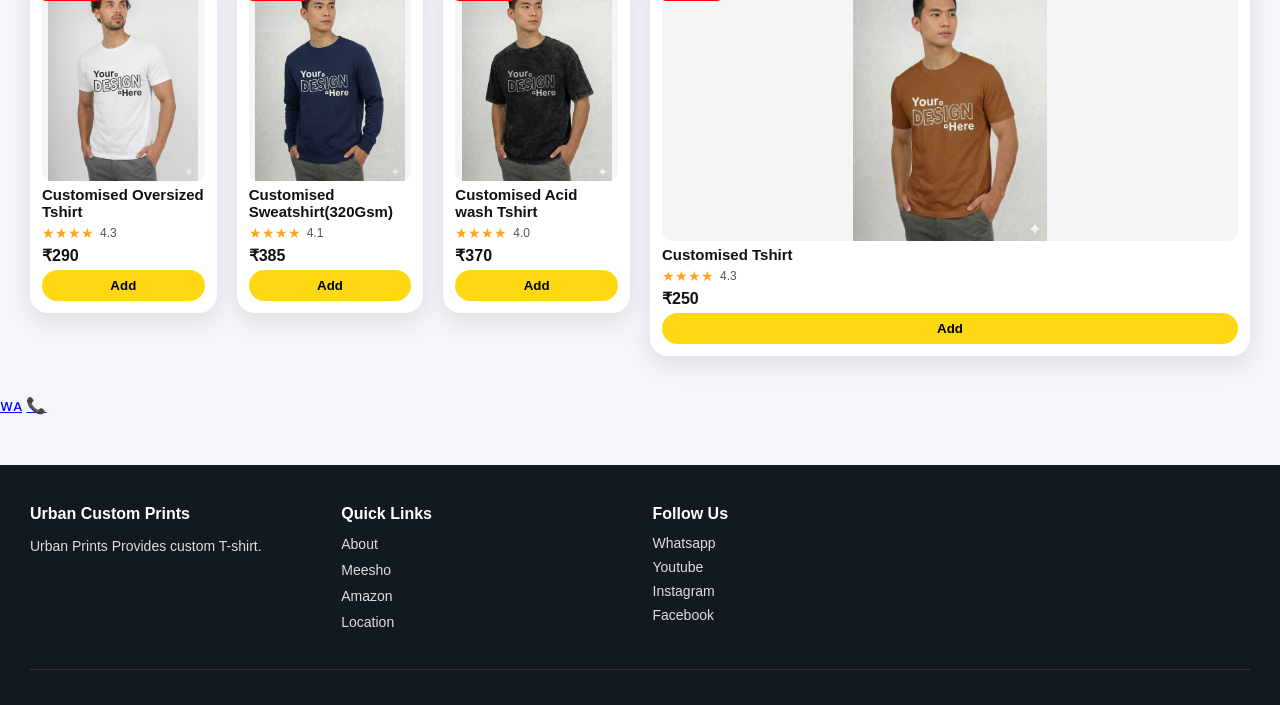
==== commit 6bb4d4d3: "Update index.html" ====
--- a/index.html
+++ b/index.html
@@ -4,7 +4,8 @@
 <head>
 <meta charset="UTF-8">
 <meta name="viewport" content="width=device-width, initial-scale=1.0">
-<title>personalised Tshirts, customised Tshirts, customised fabric, apparel printing, print on demand, customised mug, customised keychains, customised mousepad, printing on any material, dtf ,sublimation printing, screen printing, logo printing, branding</title>
+    <meta name="description" content="Urban Custom prints offers custom t-shirt printing,hoodies, and personalized designs in sonipat.">
+<title>Personalised T-shirts | customised T-shirts in sonipat| customised fabric, apparel printing, print on demand, customised mug, customised keychains | customised mousepad | printing on any material | dtf ,sublimation printing, screen printing, logo printing, branding</title>
 <link rel="stylesheet" href="style.css">
 </head>
 <body>
@@ -13,8 +14,7 @@
 
 
 <header class="navbar">
-    <div class="logo">U<span>Prints</span></div>
-
+  <div class="logo">U<span>Prints</span></div>
   <input id="searchInput" placeholder="Search products..." onkeyup="searchProducts()">
   <a href="cart.html" class="nav-cart">🛒 <span id="cart-count">0</span></a>
 </header>
@@ -41,7 +41,7 @@
 
 
      <div class="slide active">
-    <img src="slide1.jpeg">
+    <img src="slide1.jpeg" alt="Urban custom Prints T-Shirt">
     <div class="caption"></div>
   </div>
 
@@ -49,7 +49,7 @@
 </section>
 
 <section id="productContainer" class="products">
-<h2>🔥 Custom T-shirts and Branding✨</h2>
+<h1>🔥 Custom T-shirts and Branding✨</h1>
 <div class="grid" id="productGrid"></div>
 </section>
 
@@ -100,8 +100,8 @@
 <footer class="site-footer">
   <div class="footer-container">
     <div class="footer-box">
-      <h3>About NextGen Store</h3>
-      <p>NextGen Store is India’s growing online shopping platform.</p>
+      <h3>Urban Custom Prints</h3>
+      <p>Urban Prints Provides custom T-shirt. </p>
     </div>
 
     <div class="footer-box">
@@ -110,7 +110,7 @@
         <li><a href="About.html">About</a></li>
         <li><a href="https://www.meesho.com/UrbanPrintss?_ms=3.0.1">Meesho</a></li>
         <li><a href="https://www.amazon.in/gp/product/B0GK2HJQ3X/ref=cx_skuctr_share_ls_srb?smid=A45DK4HN65GZS&tag=ShopReferral_3434ea63-6953-4221-9501-7058d91f82ff">Amazon</a></li>
-     <li><a href="https://maps.app.goo.gl/UDJjPohv8iN2AVJQ6?g_st=ic">Location</a></li>
+          <li><a href="https://maps.app.goo.gl/UDJjPohv8iN2AVJQ6?g_st=ic">Location</a></li>
       </ul>
     </div>
     <div class="footer-box">
@@ -118,8 +118,8 @@
       <div class="social-links">
            <a href="https://wa.me/message/7JO4LKER7DJSK1">Whatsapp</a>
            <a href="https://youtube.com/@urbanprint.attire?si=tyHk4YVnBEmaBC1k">Youtube</a>
-        <a href="https://www.instagram.com/urban__printss?igsh=ZzY4M255aTJyaTEx&utm_source=qr">Instagram</a>
-        <a href="#">Facebook</a>
+        <a href="https://www.instagram.com/urbanprintsofficial?igsh=ZzY4M255aTJyaTEx&utm_source=qr">Instagram</a>
+        <a href="https://www.facebook.com/share/1DU2HLZ1Hp/?mibextid=wwXIfr">Facebook</a>
       </div>
     </div>
   </div>
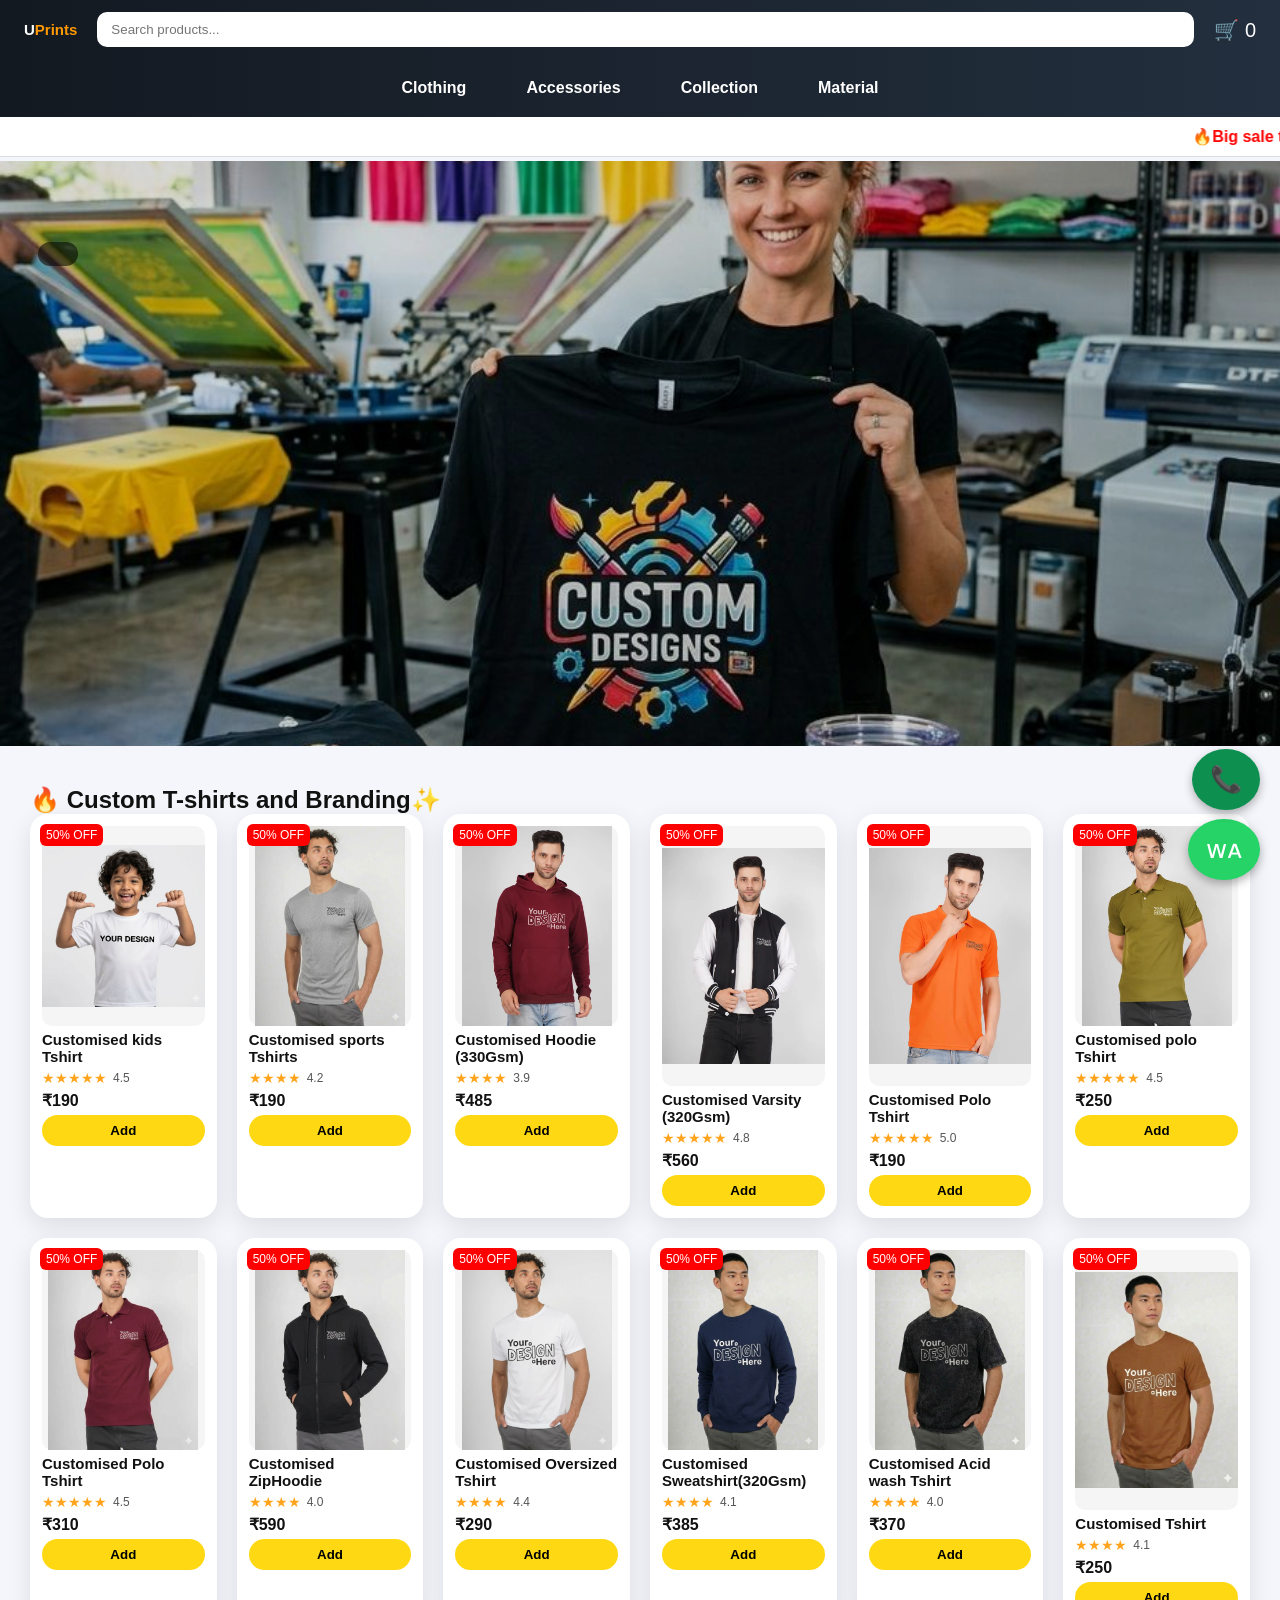
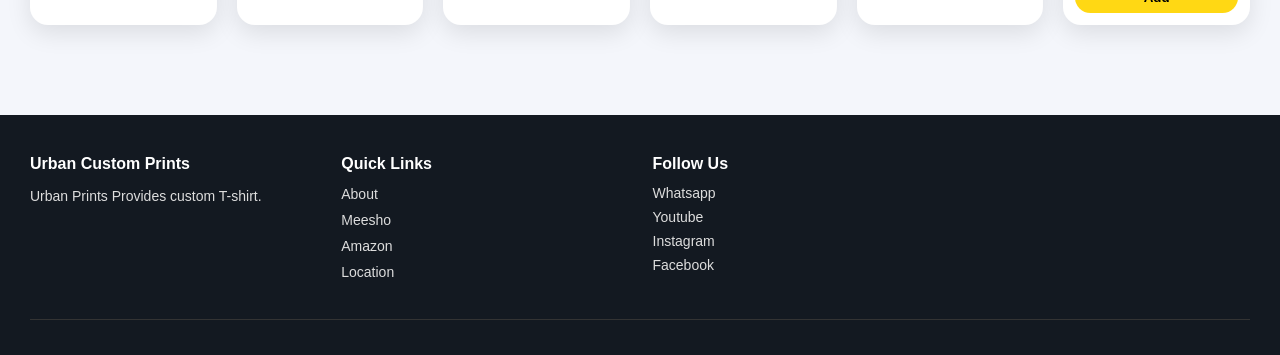
==== commit b55c7a64: "Update index.html" ====
--- a/index.html
+++ b/index.html
@@ -23,8 +23,8 @@
 <div class="nav">
    <a href="index.html">Clothing</a>
   <a href="accessories.html">Accessories</a>
-  <a href="collection.html">Our Collection</a>
-  <a href="rowmaterial.html">Raw Material</a>
+  <a href="collection.html">Collection</a>
+  <a href="rowmaterial.html">Material</a>
 </div>
 
 
--- a/style.css
+++ b/style.css
@@ -107,23 +107,82 @@
   z-index: 1000;
 }
 
-
+/*
 .nav {
   display: flex;
   justify-content: center;
   gap: 20px;
   padding: 12px 24px;
   background: white;
-  color: black;
-
+  color:green;
   top: 0;
   z-index: 1000;
-}
+
+}
+*/
+
+
+/* ================= SECOND MENU ================= */
+.nav{
+  width:100%;
+  background:linear-gradient(90deg, #131921, #232f3e);
+  display:flex;
+  justify-content:center;
+  align-items:center;
+  gap:40px;
+  padding:14px 10px;
+
+  top:70px;
+  z-index:998;
+}
+
+.nav a{
+  color:#fff;
+  text-decoration:none;
+  font-weight:bold;
+  font-size:16px;
+  position:relative;
+  padding:6px 10px;
+  transition:.3s;
+}
+
+/* HOVER UNDERLINE EFFECT */
+.nav a::after{
+  content:"";
+  position:absolute;
+  left:0;
+  bottom:-5px;
+  width:0%;
+  height:3px;
+  background:white;
+  transition:.3s;
+}
+
+.nav a:hover::after{
+  width:100%;
+}
+
+
+/* ================= MOBILE RESPONSIVE ================= */
+@media(max-width:768px){
+
+
+  .nav{
+
+    display:flex;
+    gap:5px;
+  }
+
+  .nav a{
+    font-size:15px;
+  }
+}
+
 
 
 
 .logo {
-  font-size: 18px;
+  font-size: 15px;
   font-weight: 800;
 }
 
@@ -449,8 +508,8 @@
   .grid {
     grid-template-columns: repeat(2, 1fr); /* equal size */
     gap: 14px;
-  }
-  
+    }
+
     .site-footer {
   width:100%;
   background: #131921;
@@ -458,6 +517,23 @@
   padding: 40px 30px 20px;
   margin-top: 50px;
 }
+  }
+
+
+
+
+/* Small phones – 2 equal cards, no BIG product */
+@media (max-width: 360px) {
+
+    .site-footer {
+  width:100%;
+  background: #131921;
+  color: #ddd;
+  padding: 40px 10px 20px;
+  margin-top: 50px;
+}
+  }
+
 
   .product.big {
     grid-column: span 1;
@@ -511,9 +587,10 @@
   .product button {
     margin-top: auto;
   }
-
-
-  
+}
+
+
+
 
 .float-whatsapp{
 position:fixed;
@@ -543,8 +620,45 @@
 
 
 
-  
-
-
-
-
+
+
+/* ===== LOGO IMAGE ===== */
+.logo{
+  display:flex;
+  align-items:center;
+}
+
+/* Desktop size */
+.logo img{
+  height:55px;
+  width:auto;
+  object-fit:contain;
+  transition:0.3s;
+}
+
+/* Slight hover zoom (premium feel) */
+.logo img:hover{
+  transform:scale(1.05);
+}
+
+/* ===== MOBILE RESPONSIVE ===== */
+@media(max-width:768px){
+
+  .logo img{
+    height:40px;
+  }
+
+  .navbar{
+    padding:10px 15px;
+  }
+
+}
+
+/* Small mobile */
+@media(max-width:480px){
+
+  .logo img{
+    height:34px;
+  }
+
+}
